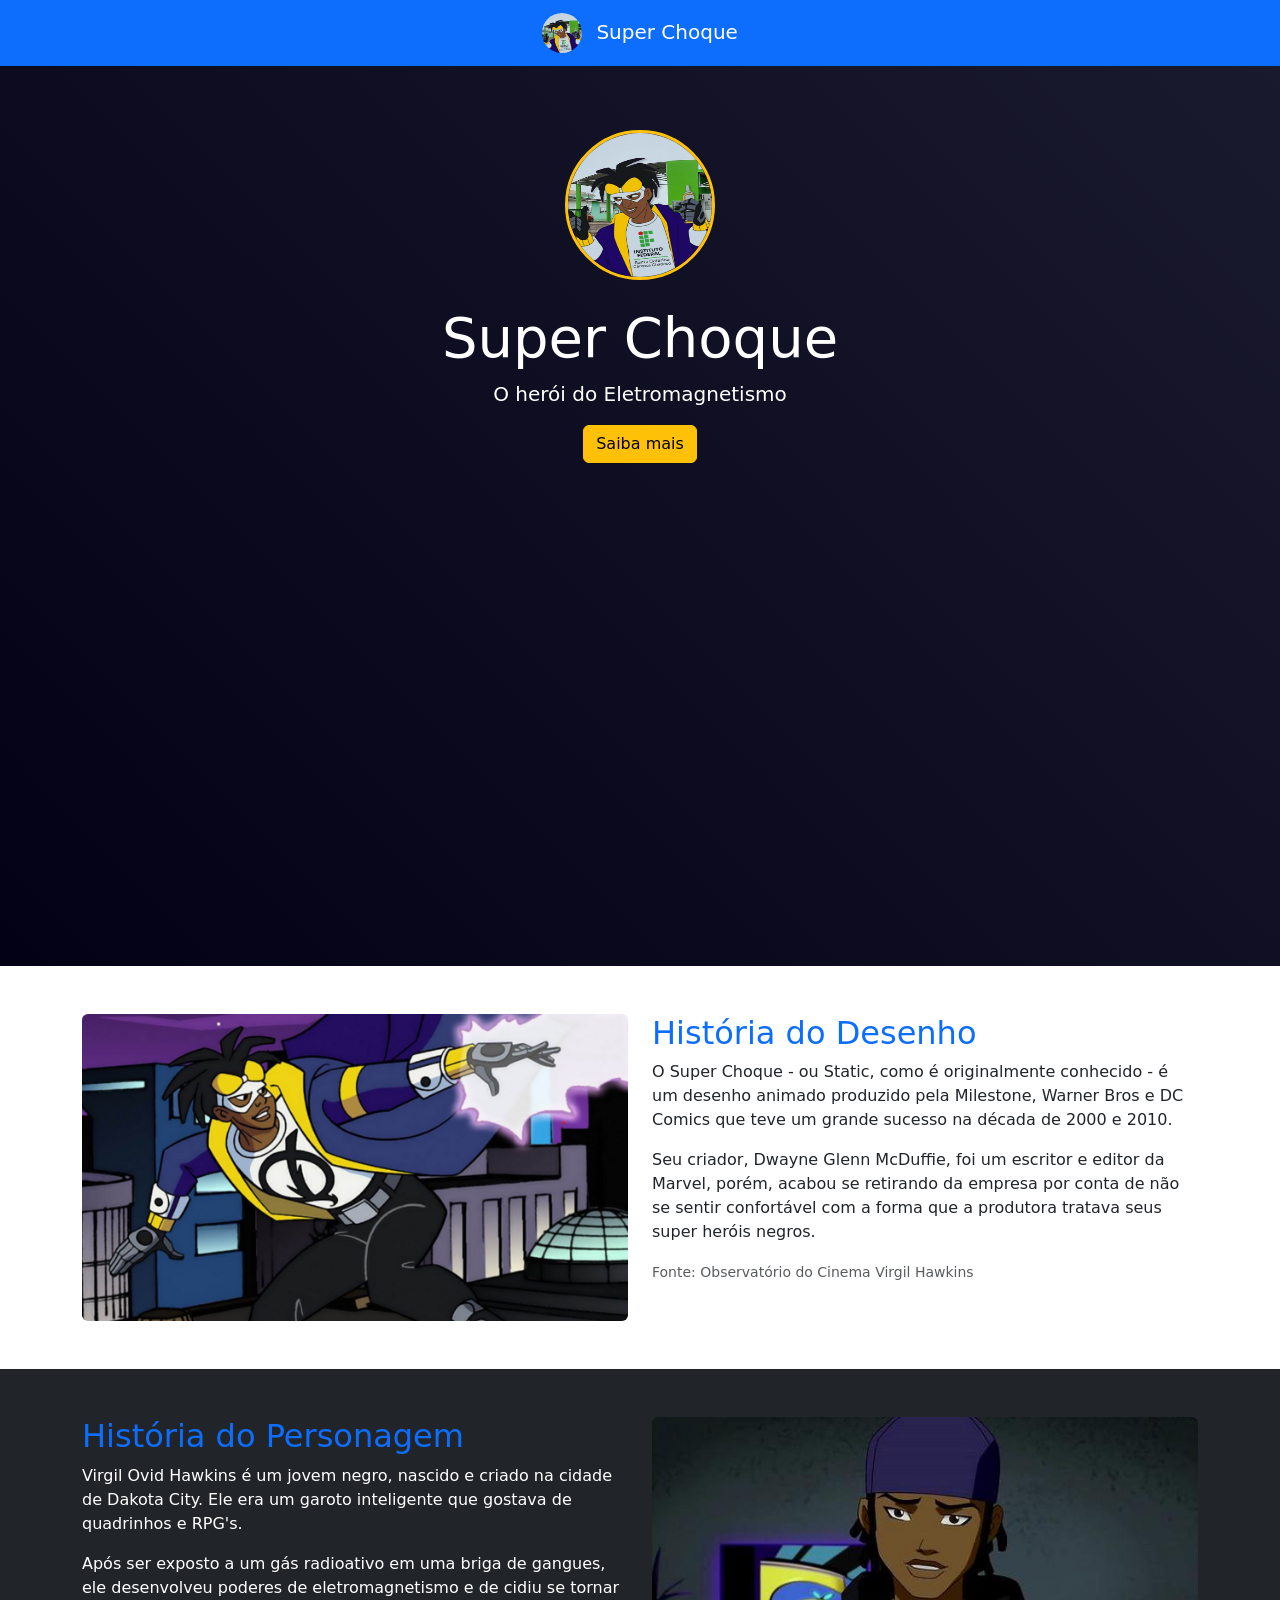
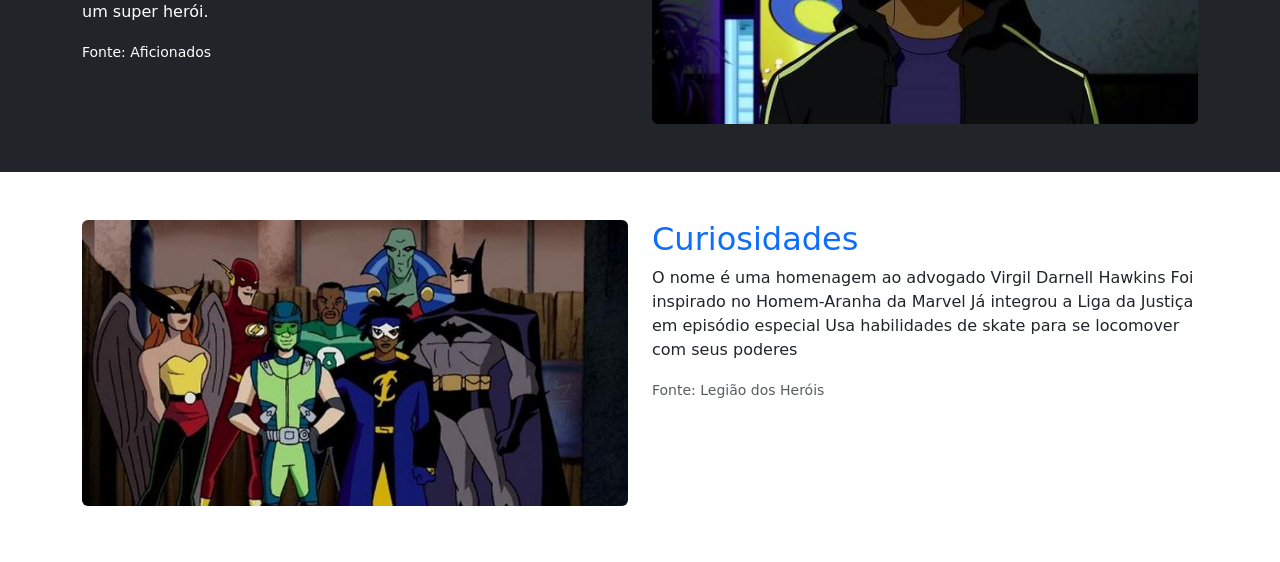
==== site_super_choque/index.html @ 28cebdbb "site super choque" ====
<!doctype html>
<html lang="en">
  <head>
    <meta charset="utf-8">
    <meta name="viewport" content="width=device-width, initial-scale=1">
    <title>Super Choque</title>
    <link href="https://cdn.jsdelivr.net/npm/bootstrap@5.3.8/dist/css/bootstrap.min.css" 
    rel="stylesheet" 
    integrity="sha384-sRIl4kxILFvY47J16cr9ZwB07vP4J8+LH7qKQnuqkuIAvNWLzeN8tE5YBujZqJLB" 
    crossorigin="anonymous"/>
    <link rel="stylesheet" href="css/style.css"/>
  </head>
    <!-- Menu de navegação -->
<Nav class="navbar navbar-dark bg-primary fixed - top">
    <div class="container">
        <a class="navbar-brand mx-auto" href="#">
            <img src="img/icone_tela_principal.png" 
            width="40"
            height="40"
            alt="Super Choque"
            class="rounded-circle me-2"
            />
            Super Choque
        </a>
    </div>
</Nav>


    <!-- Seçãp Principal -->
<header id="inicio" class="hero-section text-center text-white py-5">
    <div class="container mt-3">
        <img
        class="hero-image rounded-circle mb-4"
        src="img/icone_tela_principal.png" 
        alt="super choque"
        />
        <h1 class="display-4 fw-blod">Super Choque</h1>
        <p class="lead">O herói do Eletromagnetismo</p>
        <a href="#" class="btn btn-warning btn-ig">Saiba mais</a>
    </div>
</header>
    <!-- História do desenho -->
     <MAIn>
        <SEction id="historia" class="py-5">
            <div class="container">
                <div class="row">
                    <div class="col-6">
                        <img
                        class="img-fluid rounded"
                        src="img/historia.jpg" alt="Historia Super Choque" />

                    </div>
                    <div class="col-6">
                    <h2 class="text-primary">História do Desenho</h2>
                    <p>
                        O Super Choque - ou Static, como é originalmente conhecido - é um desenho animado produzido pela Milestone, 
                        Warner Bros e DC Comics que teve um grande sucesso na década de 2000 e 2010.
                    </p>

                    <p>Seu criador, Dwayne Glenn McDuffie, foi um escritor e editor da Marvel, porém, acabou se retirando da empresa
                         por conta de não se sentir confortável com a forma que a produtora tratava seus super heróis negros.
                    </p>

                    <p class="text-muted">
                        <small>Fonte: Observatório do Cinema Virgil Hawkins</small>
                    </p>

                    </div>
                </div>
            </div>
        </SEction>
    
    <!-- História do personagem -->

    <section id="personagem" class="bg-dark text-white py-5">
        <div class="container">
            <div class="row">
                
                <div class="col-6">
                    <h2 class="text-primary">História do Personagem</h2>

                    <p>Virgil Ovid Hawkins é um jovem negro, nascido e criado na cidade de Dakota City. 
                        Ele era um garoto inteligente que gostava de quadrinhos e RPG's.
                    </p>

                    <p>Após ser exposto a um gás radioativo em uma briga de gangues, ele desenvolveu poderes de eletromagnetismo e de
                        cidiu se tornar um super herói.
                    </p>

                    <p class="text-muted">
                        <small class="text-white">Fonte: Aficionados</small>
                    </p>
                </div>

                <div class="col-6">
                    <img
                        class="img-fluid rounded"
                        src="img/historia2.jpg" alt="Historia Super Choque" />
            
                </div>
            </div>
        </div>
    </section>

    <!-- Curiosidade -->

    <SEction id="curiosidades" class="py-5">
            <div class="container">
                <div class="row">
                    <div class="col-6">
                        <img
                        class="img-fluid rounded"
                        src="img/curiosidades.jpeg" alt="Curiosidades" />

                    </div>
                    <div class="col-6">
                    <h2 class="text-primary">Curiosidades</h2>
                    <p>
                        O nome é uma homenagem ao advogado Virgil Darnell Hawkins
                        Foi inspirado no Homem-Aranha da Marvel
                        Já integrou a Liga da Justiça em episódio especial
                        Usa habilidades de skate para se locomover com seus poderes
                    </p>

                    <p class="text-muted">
                        <small>Fonte: Legião dos Heróis</small>
                    </p>

                    </div>
                </div>
            </div>
        </SEction>
    <!-- Super poderes -->
    </MAIn>
  <body>
    <h1></h1>
    <script src="https://cdn.jsdelivr.net/npm/bootstrap@5.3.8/dist/js/bootstrap.bundle.min.js" integrity="sha384-FKyoEForCGlyvwx9Hj09JcYn3nv7wiPVlz7YYwJrWVcXK/BmnVDxM+D2scQbITxI" crossorigin="anonymous"></script>
  </body>
</html>
---- site_super_choque/css/style.css ----
:root{
    --azul-escuro:#020115;
    --amarelo:#ffc107;
}
.hero-image{
    width: 150px;
    height: 150px;
    border: 3px solid var(--amarelo); 
}
.hero-section{
    background:linear-gradient(45deg,var(--azul-escuro),#1a1a2e);
    min-height: 100vh;
}
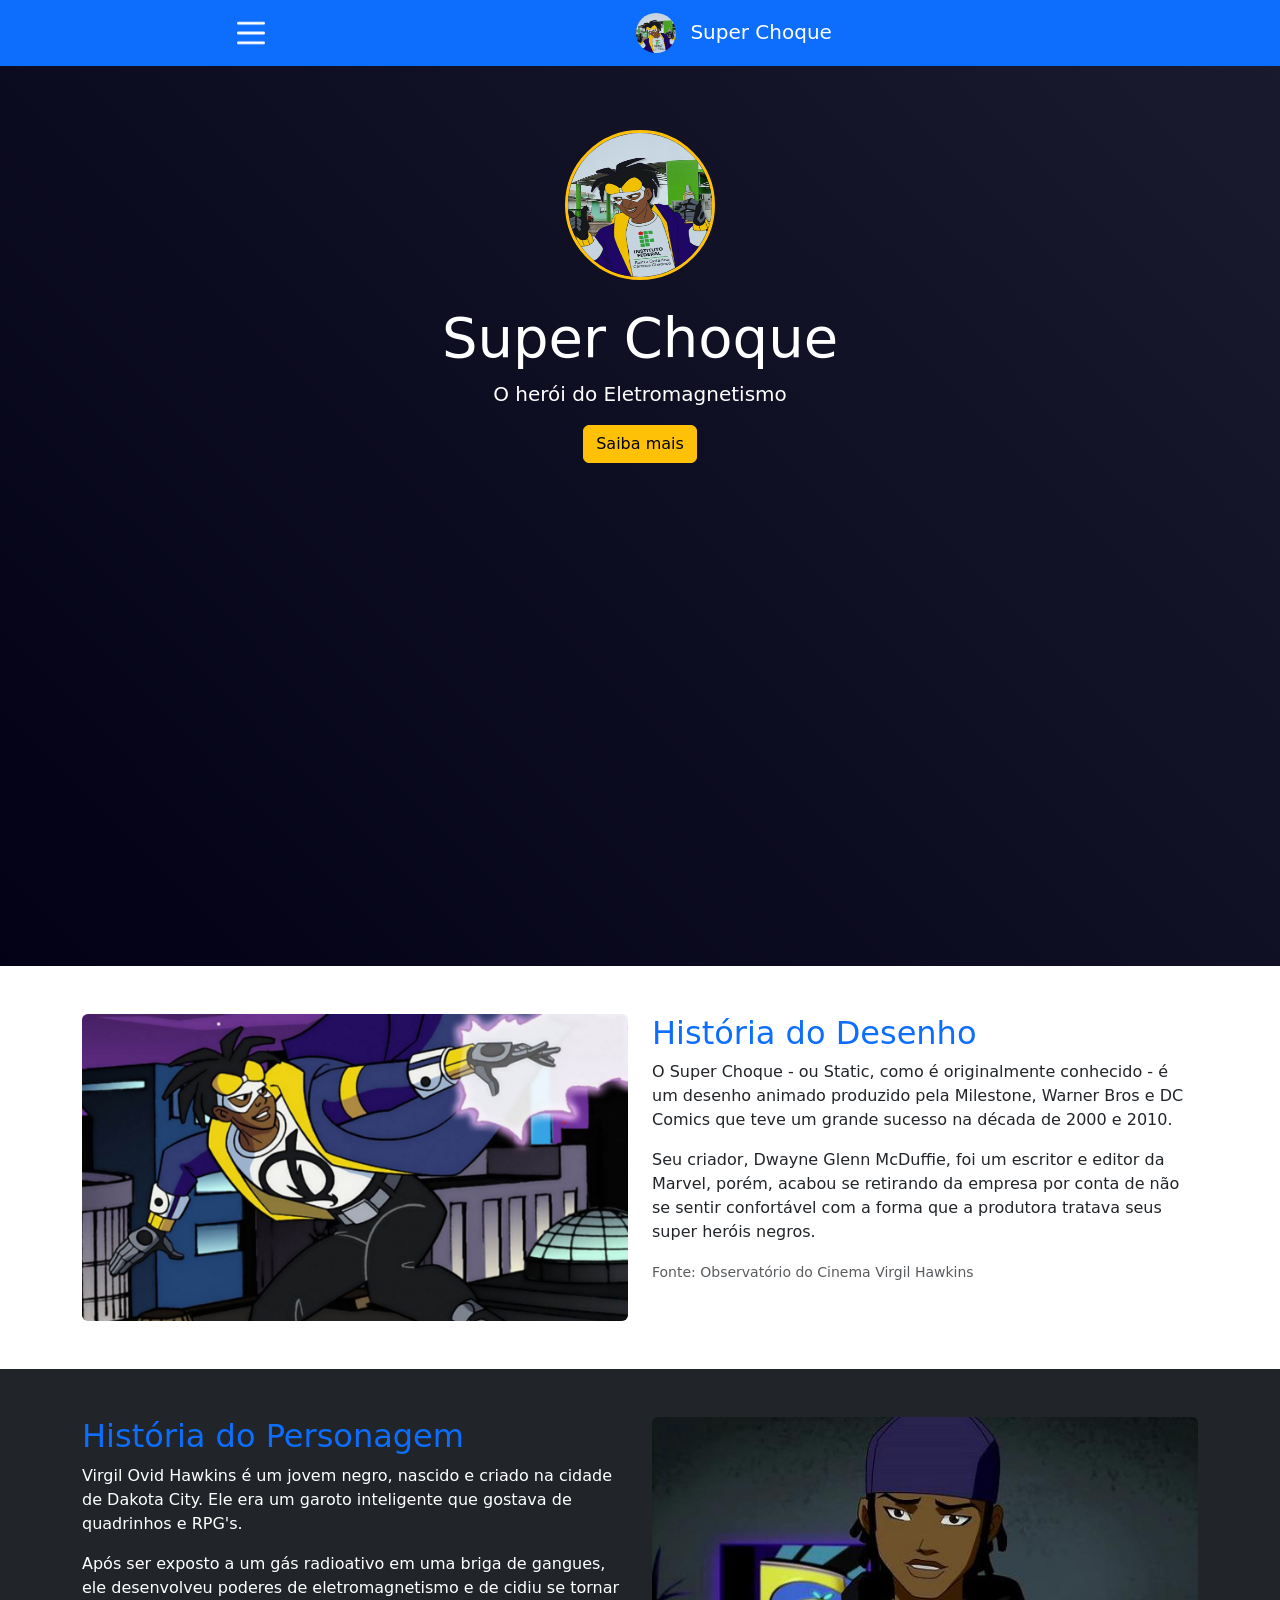
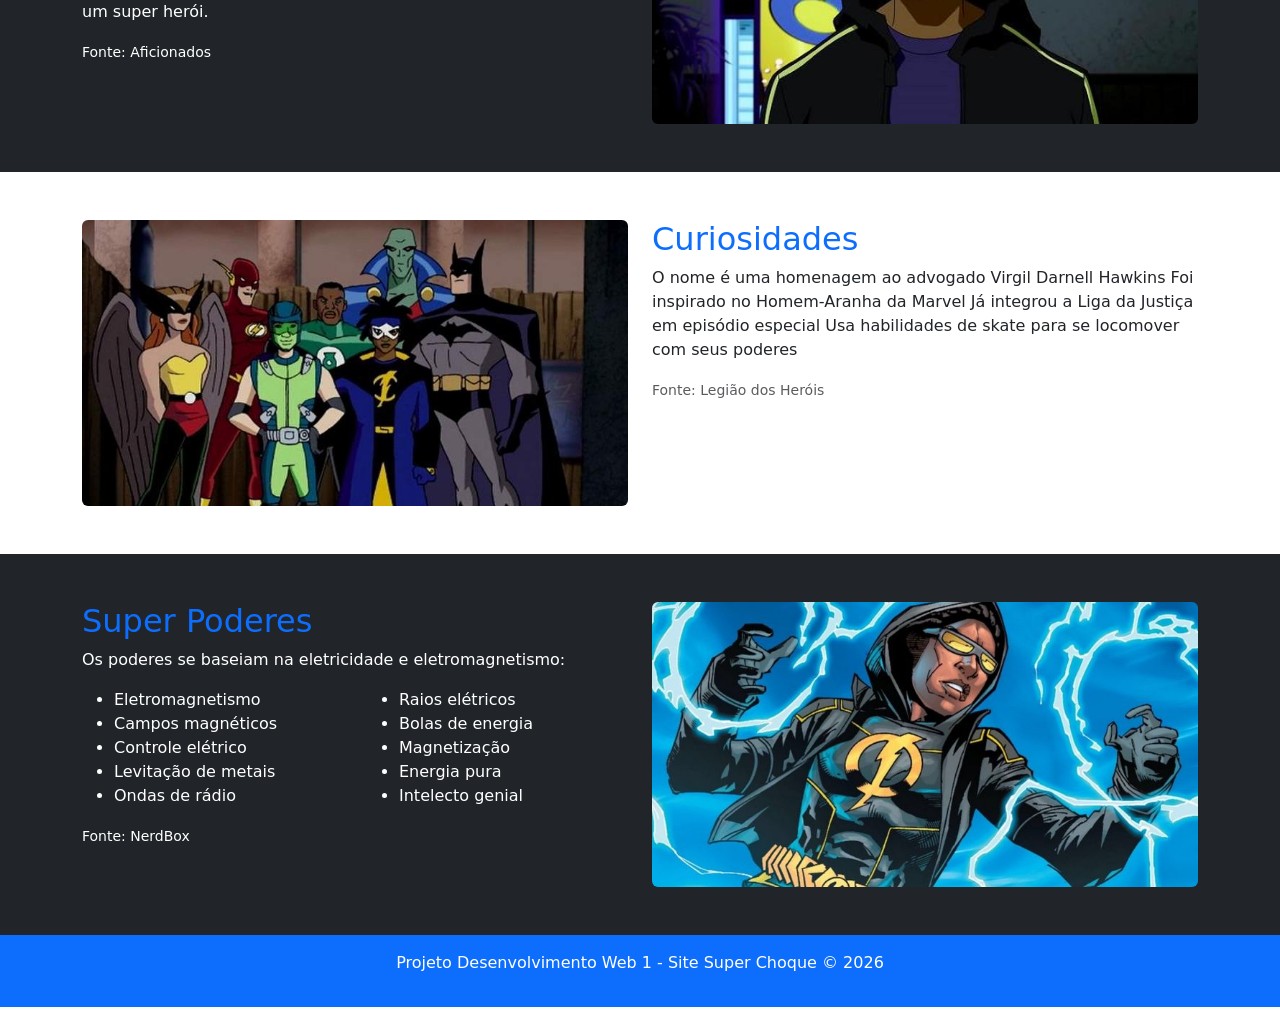
==== commit bb779a40: "aula 23/03 finalização" ====
--- a/site_super_choque/index.html
+++ b/site_super_choque/index.html
@@ -9,12 +9,32 @@
     integrity="sha384-sRIl4kxILFvY47J16cr9ZwB07vP4J8+LH7qKQnuqkuIAvNWLzeN8tE5YBujZqJLB" 
     crossorigin="anonymous"/>
     <link rel="stylesheet" href="css/style.css"/>
+    <script src="js/menu.js"></script>
   </head>
     <!-- Menu de navegação -->
+     <div id="menu-lateral" class="menu-lateral">
+        <ul class="menu-itens">
+            <li><a href="#inicio">Início</a></li>
+            <li><a href="#historia">História</a></li>
+            <li><a href="#personagem">Personagem</a></li>
+            <li><a href="#curiosidade">Curiosidade</a></li>
+            <li><a href="#poderes">Poderes</a></li>
+        </ul>
+    </div>
+
 <Nav class="navbar navbar-dark bg-primary fixed - top">
     <div class="container">
+        <button class="btn-menu" onclick="showMenu()">
+            <img 
+            id="img-menu"
+            src="img/icon-hamburger-menu.png" 
+            width="28"
+            height="28"
+            alt="menu">
+        </button>
         <a class="navbar-brand mx-auto" href="#">
-            <img src="img/icone_tela_principal.png" 
+            <img 
+            src="img/icone_tela_principal.png" 
             width="40"
             height="40"
             alt="Super Choque"
@@ -40,7 +60,7 @@
     </div>
 </header>
     <!-- História do desenho -->
-     <MAIn>
+     <Main>
         <SEction id="historia" class="py-5">
             <div class="container">
                 <div class="row">
@@ -104,7 +124,7 @@
 
     <!-- Curiosidade -->
 
-    <SEction id="curiosidades" class="py-5">
+    <SEction id="curiosidade" class="py-5">
             <div class="container">
                 <div class="row">
                     <div class="col-6">
@@ -131,7 +151,57 @@
             </div>
         </SEction>
     <!-- Super poderes -->
-    </MAIn>
+     <section id="poderes" class="bg-dark text-white py-5">
+        <div class="container">
+            <div class="row">
+                <div class="col-6">
+                    <h2 class="text-primary">Super Poderes</h2>
+
+                    <p>Os poderes se baseiam na eletricidade e eletromagnetismo:
+                    </p>
+                    <div class="row">
+                        <div class="col-6">
+                        <ul>
+                            <li>Eletromagnetismo</li>
+                            <li>Campos magnéticos</li>
+                            <li>Controle elétrico</li>
+                            <li>Levitação de metais</li>
+                            <li>Ondas de rádio</li>
+                        </ul>
+                        </div>
+                        <div class="col-6">
+                        <ul>
+                            <li>Raios elétricos</li>
+                            <li>Bolas de energia</li>
+                            <li>Magnetização</li>
+                            <li>Energia pura</li>
+                            <li>Intelecto genial</li>                                                                                                                          
+                        </ul>
+                        </div>   
+                    </div>                       
+
+                    <p class="text-muted">
+                        <small class="text-white">Fonte: NerdBox</small>
+                    </p>
+                </div>
+                <div class="col-6">
+                    <img
+                        class="img-fluid rounded"
+                        src="img/super_poder.jpeg" alt="Poderes Super Choque" />
+            
+                </div>
+            </div>
+        </div>
+    </section>
+    </Main>
+    <footer class="bg-primary text-white text-center py-3">
+        <div class="container">
+            <p class="mb=0">
+                Projeto Desenvolvimento Web 1 - Site Super Choque &copy; 2026
+            </p>
+        </div>
+
+    </footer>
   <body>
     <h1></h1>
     <script src="https://cdn.jsdelivr.net/npm/bootstrap@5.3.8/dist/js/bootstrap.bundle.min.js" integrity="sha384-FKyoEForCGlyvwx9Hj09JcYn3nv7wiPVlz7YYwJrWVcXK/BmnVDxM+D2scQbITxI" crossorigin="anonymous"></script>
--- a/site_super_choque/css/style.css
+++ b/site_super_choque/css/style.css
@@ -10,4 +10,57 @@
 .hero-section{
     background:linear-gradient(45deg,var(--azul-escuro),#1a1a2e);
     min-height: 100vh;
+}
+
+.btn-menu{
+    background: none;
+    border: none;
+    padding: 5px;
+    margin-left: 150px;
+
+}
+
+.menu-lateral{
+    position: fixed;
+    top: 0;
+    left: -250px;
+    width: 250px;
+    height: 100%;
+    background: var(--azul-escuro);
+    transition: left 0.3s;
+    padding-top: 80px;
+    z-index: 1000;
+}
+.menu-lateral.ativa{
+    left: 0;
+}
+
+.menu-lateral ul{
+   list-style: none;
+   padding: 0;
+   margin: 0;
+}
+
+.menu-lateral a{
+    color: white;
+    text-decoration: none;
+    display: block;
+    padding: 15px 20px;
+    border-bottom: 1px solid #1a1a2e;
+}
+
+/* Efeito Zoom*/
+.img-fluid, .hero-image {
+    transition: transform 0.3s ease; 
+    cursor: zoom-in; 
+}
+
+.img-fluid:hover, .hero-image:hover {
+    transform: scale(1.1); /* Aumenta a imagem em 10% */
+    z-index: 10; 
+    position: relative;
+}
+
+.col-6 {
+    overflow: visible; 
 }
